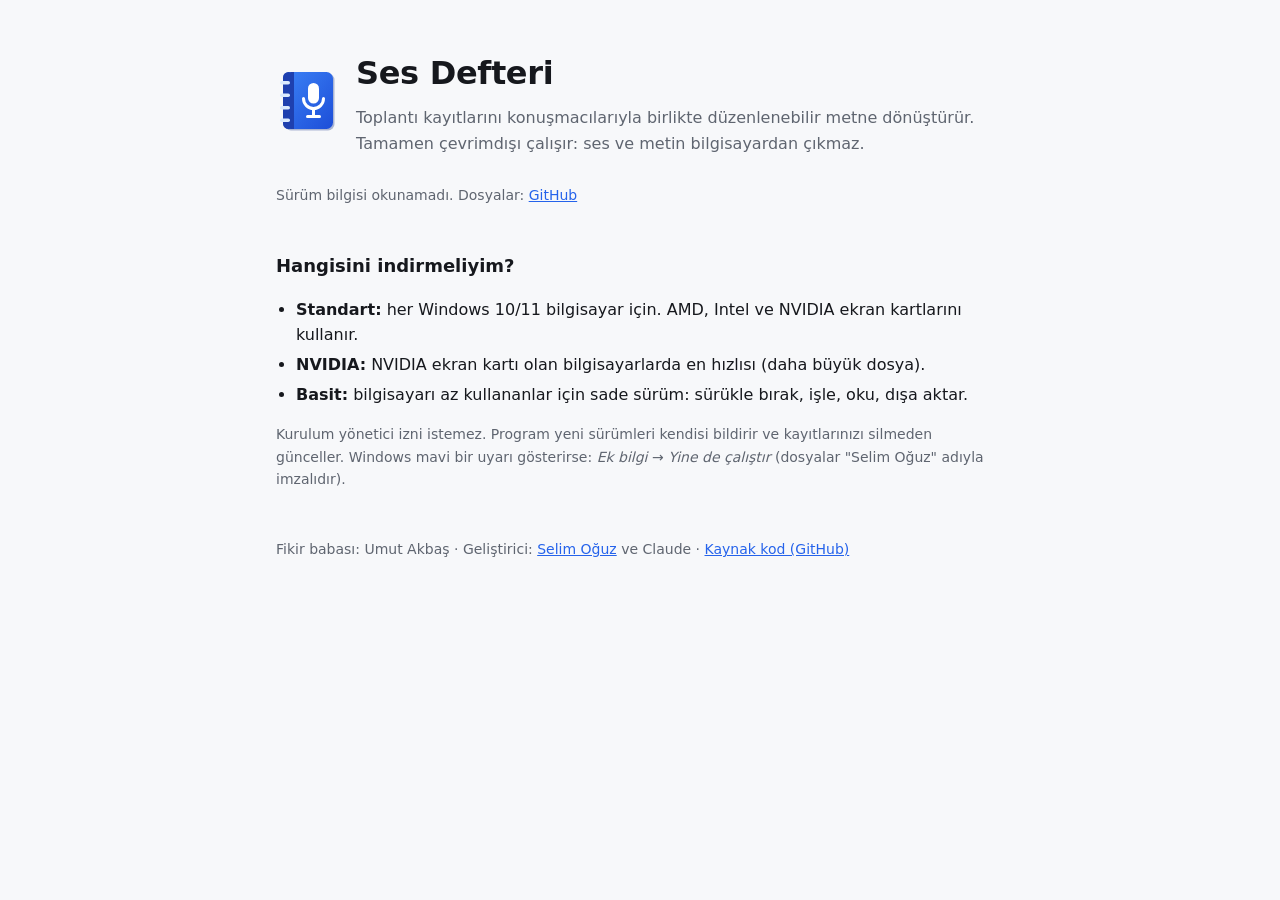
==== site/ses-defteri/index.html @ 23acfb4f "Update system: version in one place, self-signed signing, in-app updates from the author's site - ba" ====
<!doctype html>
<html lang="tr">
<head>
<meta charset="utf-8">
<meta name="viewport" content="width=device-width, initial-scale=1">
<title>Ses Defteri</title>
<meta name="description" content="Toplantı kayıtlarını konuşmacılarıyla birlikte düzenlenebilir metne dönüştüren, tamamen çevrimdışı çalışan masaüstü uygulaması.">
<link rel="icon" href="logo.svg" type="image/svg+xml">
<style>
:root { --bg:#f7f8fa; --fg:#16181d; --muted:#5f6570; --card:#fff; --line:#e3e5e9; --accent:#2563eb; --soft:#e8effd; }
@media (prefers-color-scheme: dark) { :root { --bg:#14161b; --fg:#e8e8ea; --muted:#9aa0aa; --card:#1d2027; --line:#30343d; --accent:#6ea0ff; --soft:#1c2a45; } }
* { box-sizing:border-box; }
body { margin:0; background:var(--bg); color:var(--fg); font:16px/1.6 system-ui, "Segoe UI", sans-serif; }
main { max-width:760px; margin:0 auto; padding:48px 16px 64px; }
.head { display:flex; align-items:center; gap:16px; }
.head img { width:64px; height:64px; }
h1 { font-size:32px; margin:0; letter-spacing:-.01em; }
.lead { color:var(--muted); margin:6px 0 0; }
.ver { display:inline-block; margin-top:28px; font-size:14px; color:var(--muted); }
.cards { display:grid; gap:12px; margin:12px 0 32px; }
.card { display:flex; align-items:center; gap:16px; padding:16px 18px; background:var(--card); border:1px solid var(--line); border-radius:12px; text-decoration:none; color:inherit; transition:border-color .15s; }
.card:hover { border-color:var(--accent); }
.card.main { border-color:var(--accent); background:var(--soft); }
.card div { flex:1; min-width:0; }
.card b { display:block; font-size:17px; }
.card span { color:var(--muted); font-size:14px; }
.card svg { flex:none; width:24px; height:24px; color:var(--accent); }
h2 { font-size:18px; margin:32px 0 8px; }
.notes { white-space:pre-line; background:var(--card); border:1px solid var(--line); border-radius:12px; padding:14px 18px; font-size:15px; }
ul { padding-left:20px; } li { margin:4px 0; }
.muted { color:var(--muted); font-size:14px; }
a { color:var(--accent); }
footer { margin-top:48px; color:var(--muted); font-size:14px; }
</style>
</head>
<body>
<main>
  <div class="head">
    <img src="logo.svg" alt="">
    <div>
      <h1>Ses Defteri</h1>
      <p class="lead">Toplantı kayıtlarını konuşmacılarıyla birlikte düzenlenebilir metne dönüştürür. Tamamen çevrimdışı çalışır: ses ve metin bilgisayardan çıkmaz.</p>
    </div>
  </div>

  <span class="ver" id="ver">Son sürüm yükleniyor…</span>
  <div class="cards" id="cards"></div>

  <h2>Hangisini indirmeliyim?</h2>
  <ul>
    <li><b>Standart:</b> her Windows 10/11 bilgisayar için. AMD, Intel ve NVIDIA ekran kartlarını kullanır.</li>
    <li><b>NVIDIA:</b> NVIDIA ekran kartı olan bilgisayarlarda en hızlısı (daha büyük dosya).</li>
    <li><b>Basit:</b> bilgisayarı az kullananlar için sade sürüm: sürükle bırak, işle, oku, dışa aktar.</li>
  </ul>
  <p class="muted">Kurulum yönetici izni istemez. Program yeni sürümleri kendisi bildirir ve kayıtlarınızı silmeden günceller.
    Windows mavi bir uyarı gösterirse: <i>Ek bilgi</i> → <i>Yine de çalıştır</i> (dosyalar "Selim Oğuz" adıyla imzalıdır).</p>

  <h2 id="notesHead" hidden>Bu sürümde neler var</h2>
  <div class="notes" id="notes" hidden></div>

  <footer>
    Fikir babası: Umut Akbaş · Geliştirici: <a href="https://selimoguz.com.tr">Selim Oğuz</a> ve Claude ·
    <a href="https://github.com/selo159951/ses-defteri">Kaynak kod (GitHub)</a>
  </footer>
</main>
<script>
const NAMES = {
  standart: ["Standart sürüm", "Her bilgisayar için"],
  nvidia: ["NVIDIA sürümü", "NVIDIA ekran kartı olanlar için, en hızlısı"],
  basit: ["Basit sürüm", "Sade arayüz, az özellik"],
};
const ICON = '<svg viewBox="0 0 24 24" fill="none" stroke="currentColor" stroke-width="2" stroke-linecap="round" stroke-linejoin="round"><path d="M21 15v4a2 2 0 0 1-2 2H5a2 2 0 0 1-2-2v-4"/><path d="m7 10 5 5 5-5"/><path d="M12 15V3"/></svg>';
const mb = (n) => (n / 1048576 >= 1024 ? (n / 1073741824).toFixed(1) + " GB" : Math.round(n / 1048576) + " MB");
fetch("surum.json", { cache: "no-cache" }).then((r) => r.json()).then((m) => {
  document.getElementById("ver").textContent = `Son sürüm ${m.version}` + (m.date ? ` · ${new Date(m.date).toLocaleDateString("tr-TR")}` : "");
  const cards = document.getElementById("cards");
  for (const ed of ["standart", "nvidia", "basit"]) {
    const f = m.files[ed];
    if (!f) continue;
    const a = document.createElement("a");
    a.className = "card" + (ed === "standart" ? " main" : "");
    a.href = f.url;
    const div = document.createElement("div");
    const b = document.createElement("b"); b.textContent = NAMES[ed][0];
    const s = document.createElement("span"); s.textContent = `${NAMES[ed][1]} · ${mb(f.size)}`;
    div.append(b, s);
    a.append(div);
    a.insertAdjacentHTML("beforeend", ICON);
    cards.append(a);
  }
  if (m.notes_tr) {
    document.getElementById("notes").textContent = m.notes_tr;
    document.getElementById("notes").hidden = document.getElementById("notesHead").hidden = false;
  }
}).catch(() => {
  document.getElementById("ver").innerHTML = 'Sürüm bilgisi okunamadı. Dosyalar: <a href="https://github.com/selo159951/ses-defteri/releases/latest">GitHub</a>';
});
</script>
</body>
</html>
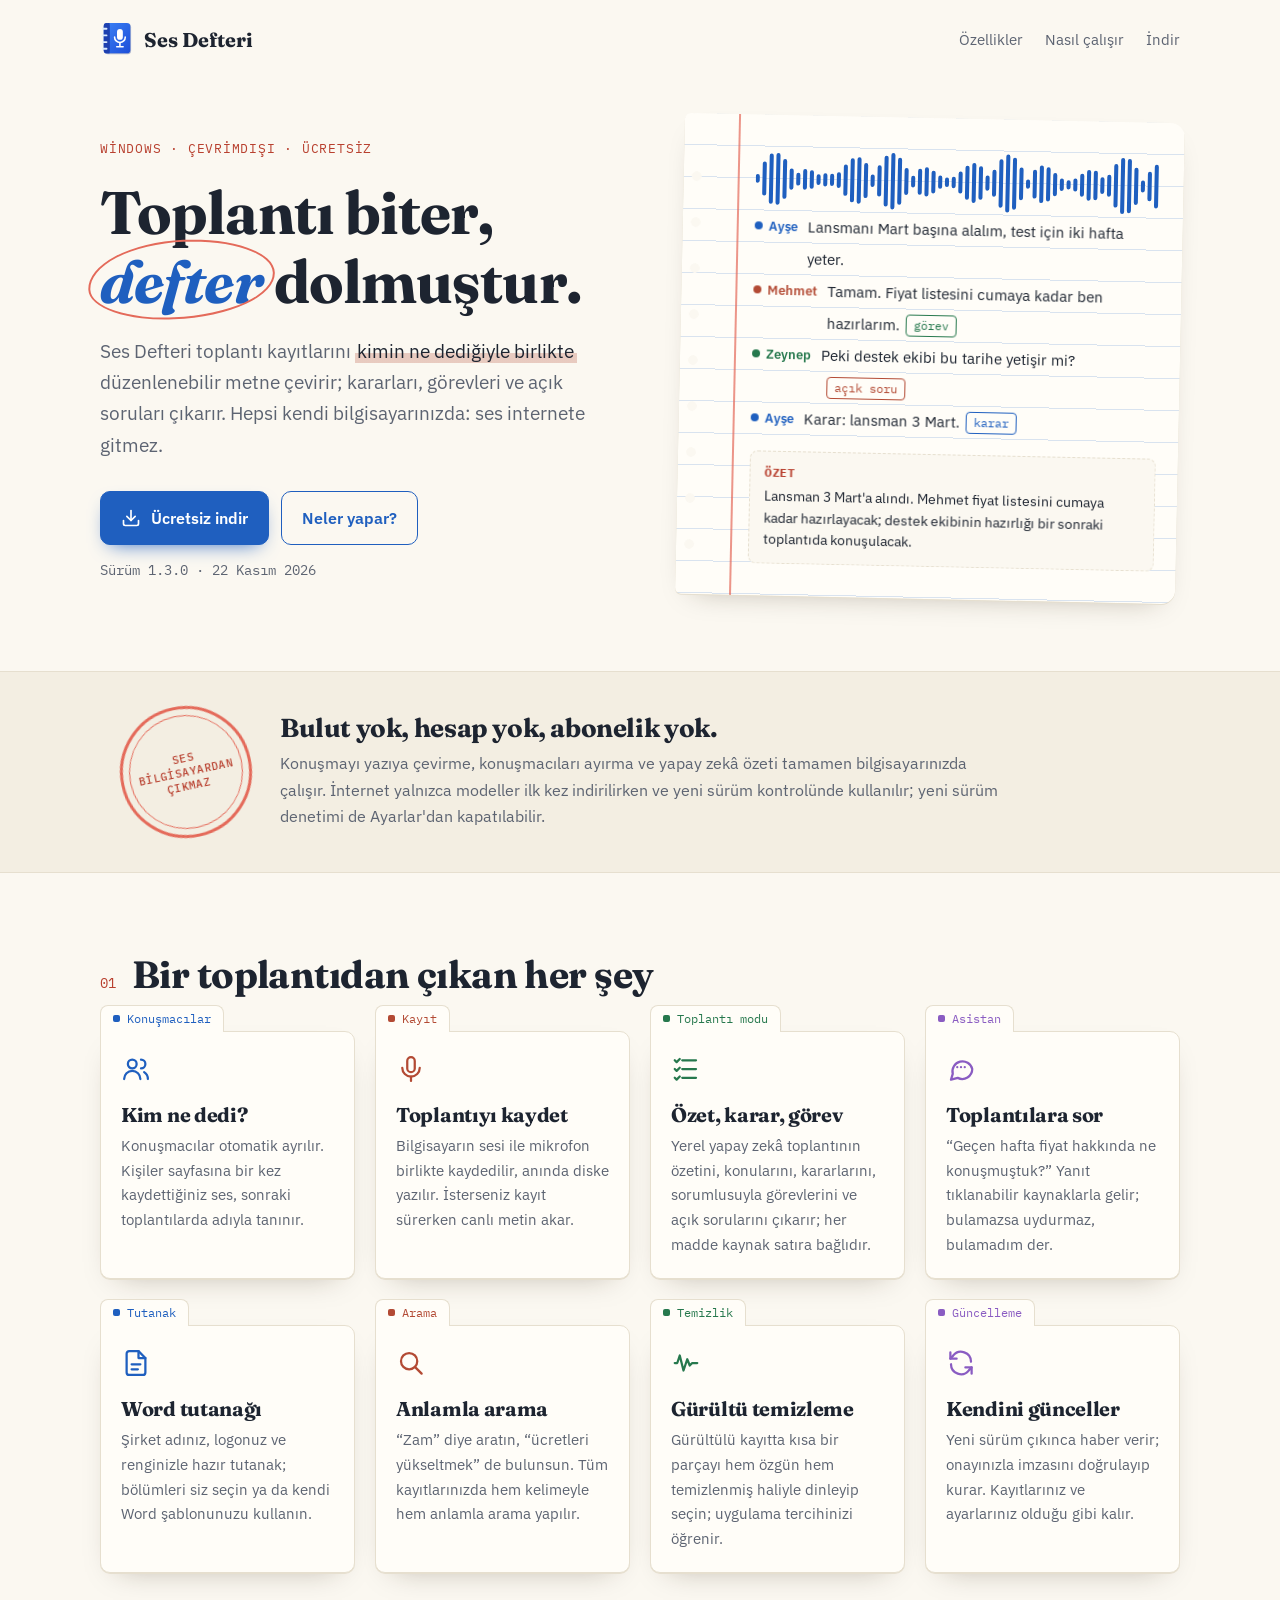
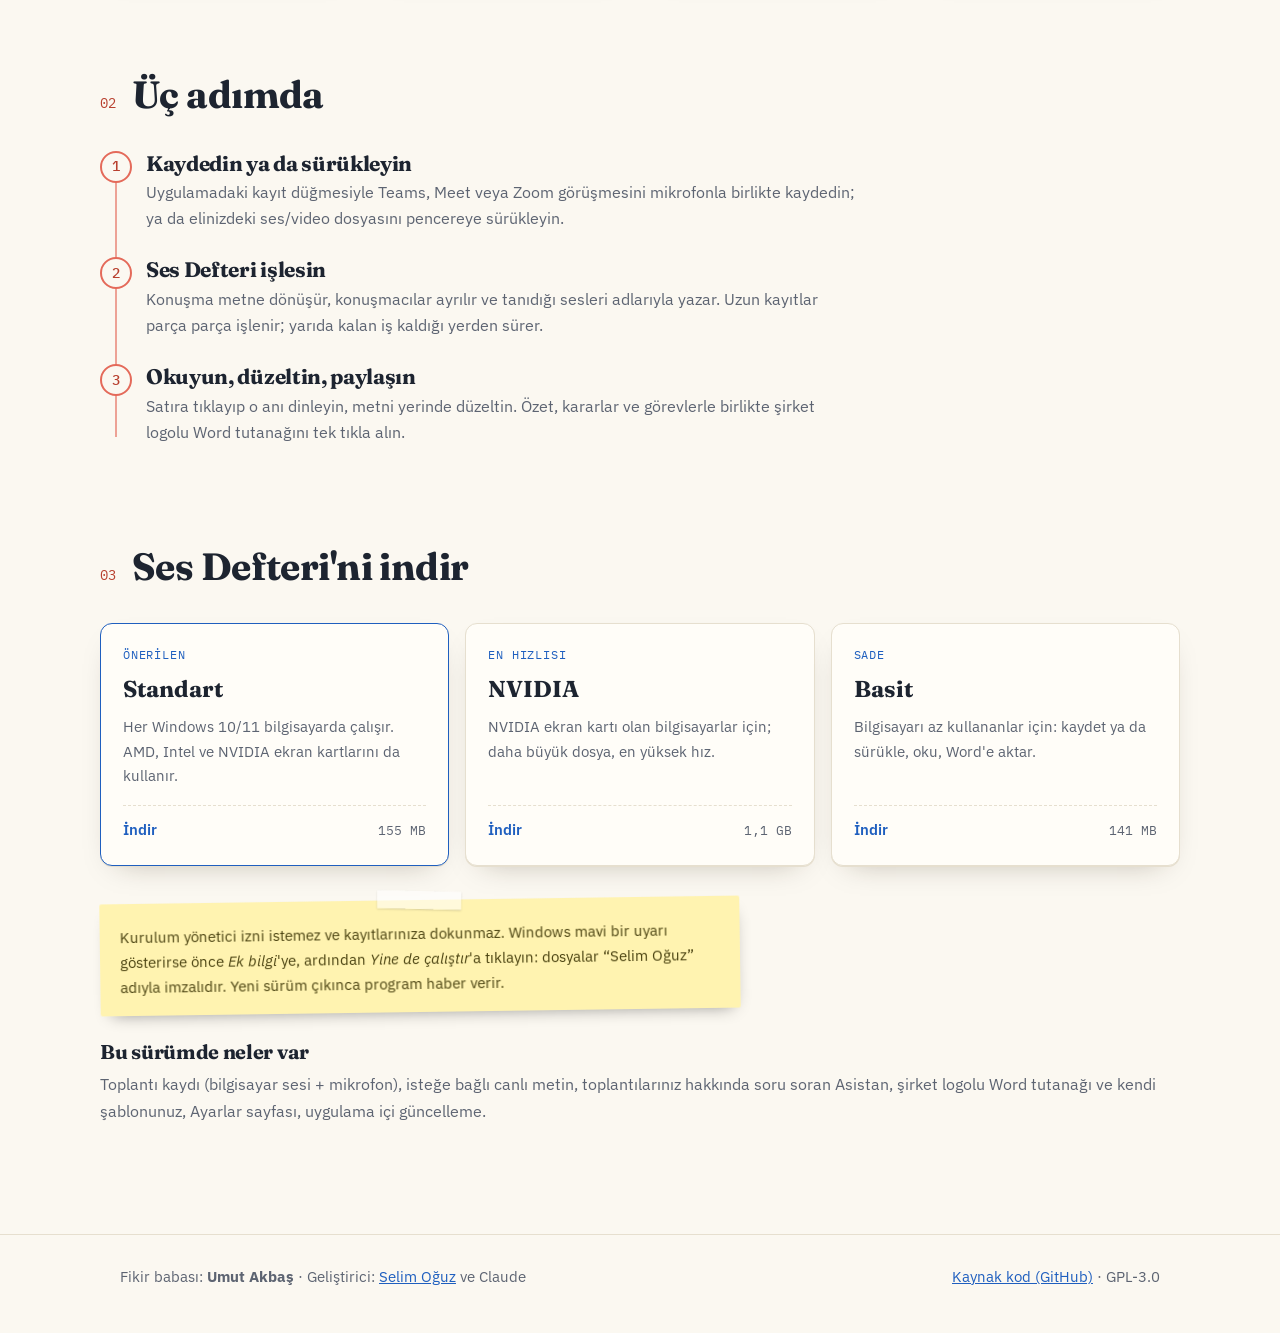
==== commit c67988aa: "Download page: notebook design with features, steps and editions Co-Authored-By: Claude Opus 5.5 <no" ====
--- a/site/ses-defteri/index.html
+++ b/site/ses-defteri/index.html
@@ -3,97 +3,281 @@
 <head>
 <meta charset="utf-8">
 <meta name="viewport" content="width=device-width, initial-scale=1">
-<title>Ses Defteri</title>
-<meta name="description" content="Toplantı kayıtlarını konuşmacılarıyla birlikte düzenlenebilir metne dönüştüren, tamamen çevrimdışı çalışan masaüstü uygulaması.">
+<title>Ses Defteri – Çevrimdışı toplantı dökümü</title>
+<meta name="color-scheme" content="light dark">
+<meta name="description" content="Toplantı kayıtlarını konuşmacılarıyla birlikte düzenlenebilir metne dönüştüren, tamamen çevrimdışı çalışan Windows uygulaması.">
 <link rel="icon" href="logo.svg" type="image/svg+xml">
+<link rel="preconnect" href="https://fonts.googleapis.com">
+<link rel="preconnect" href="https://fonts.gstatic.com" crossorigin>
+<link href="https://fonts.googleapis.com/css2?family=Fraunces:ital,opsz,wght@0,9..144,700;1,9..144,700&family=IBM+Plex+Sans:wght@400;600&family=IBM+Plex+Mono:wght@400;500&display=swap" rel="stylesheet">
 <style>
-:root { --bg:#f7f8fa; --fg:#16181d; --muted:#5f6570; --card:#fff; --line:#e3e5e9; --accent:#2563eb; --soft:#e8effd; }
-@media (prefers-color-scheme: dark) { :root { --bg:#14161b; --fg:#e8e8ea; --muted:#9aa0aa; --card:#1d2027; --line:#30343d; --accent:#6ea0ff; --soft:#1c2a45; } }
+:root {
+  --paper:#fbf8f1; --paper2:#f3eee2; --ink:#1d2430; --muted:#5d6472; --rule:#d9e3ef; --margin:#e46a5a;
+  --accent:#1f5fbf; --accent-ink:#fff; --card:#fffdf8; --line:#e6dfcf; --shadow:0 1px 0 #e6dfcf, 0 12px 30px -18px rgba(40,30,10,.35);
+  --s1:#1f5fbf; --s2:#b34a34; --s3:#26784d; --s4:#8a5cc2; --margin-ink:#b8402f;
+  --serif:"Fraunces", Georgia, "Times New Roman", serif; --sans:"IBM Plex Sans", "Segoe UI", system-ui, sans-serif; --mono:"IBM Plex Mono", Consolas, monospace;
+}
+@media (prefers-color-scheme: dark) {
+  :root { --paper:#14171d; --paper2:#1a1e26; --ink:#e9e6de; --muted:#a2a8b3; --rule:#2c3544; --margin-ink:#f0907f; --margin:#c45a4c;
+    --accent:#7fa8ff; --accent-ink:#0f1420; --card:#1b1f27; --line:#2b313c; --shadow:0 1px 0 #2b313c, 0 12px 30px -18px rgba(0,0,0,.8);
+    --s1:#7fa8ff; --s2:#f08c74; --s3:#6cc896; --s4:#b897f0; }
+}
 * { box-sizing:border-box; }
-body { margin:0; background:var(--bg); color:var(--fg); font:16px/1.6 system-ui, "Segoe UI", sans-serif; }
-main { max-width:760px; margin:0 auto; padding:48px 16px 64px; }
-.head { display:flex; align-items:center; gap:16px; }
-.head img { width:64px; height:64px; }
-h1 { font-size:32px; margin:0; letter-spacing:-.01em; }
-.lead { color:var(--muted); margin:6px 0 0; }
-.ver { display:inline-block; margin-top:28px; font-size:14px; color:var(--muted); }
-.cards { display:grid; gap:12px; margin:12px 0 32px; }
-.card { display:flex; align-items:center; gap:16px; padding:16px 18px; background:var(--card); border:1px solid var(--line); border-radius:12px; text-decoration:none; color:inherit; transition:border-color .15s; }
-.card:hover { border-color:var(--accent); }
-.card.main { border-color:var(--accent); background:var(--soft); }
-.card div { flex:1; min-width:0; }
-.card b { display:block; font-size:17px; }
-.card span { color:var(--muted); font-size:14px; }
-.card svg { flex:none; width:24px; height:24px; color:var(--accent); }
-h2 { font-size:18px; margin:32px 0 8px; }
-.notes { white-space:pre-line; background:var(--card); border:1px solid var(--line); border-radius:12px; padding:14px 18px; font-size:15px; }
-ul { padding-left:20px; } li { margin:4px 0; }
-.muted { color:var(--muted); font-size:14px; }
+html { scroll-behavior:smooth; }
+body { margin:0; background:var(--paper); color:var(--ink); font:16px/1.65 var(--sans); -webkit-font-smoothing:antialiased; }
 a { color:var(--accent); }
-footer { margin-top:48px; color:var(--muted); font-size:14px; }
+:focus-visible { outline:3px solid var(--accent); outline-offset:3px; border-radius:4px; }
+main { overflow-x:clip; }
+.wrap { max-width:1080px; margin:0 auto; padding:0 20px; }
+h1, h2, h3 { font-family:var(--serif); font-weight:700; letter-spacing:-.015em; line-height:1.15; margin:0; }
+.mono { font-family:var(--mono); }
+.muted { color:var(--muted); }
+
+/* top */
+.top { display:flex; align-items:center; justify-content:space-between; padding:22px 0; }
+.brand { display:flex; align-items:center; gap:10px; font-family:var(--serif); font-weight:700; font-size:20px; color:inherit; text-decoration:none; }
+.brand img { width:34px; height:34px; }
+.top nav a { color:var(--muted); text-decoration:none; font-size:15px; margin-left:22px; padding:10px 0; }
+.top nav a:hover { color:var(--ink); }
+
+/* buttons */
+.btn { display:inline-flex; align-items:center; gap:10px; padding:13px 20px; border-radius:10px; font-weight:600; text-decoration:none; border:1.5px solid var(--accent); transition:transform .12s, box-shadow .12s; }
+.btn.primary { background:var(--accent); color:var(--accent-ink); box-shadow:0 8px 20px -10px var(--accent); }
+.btn.ghost { color:var(--accent); background:transparent; }
+.btn:hover { transform:translateY(-1px); }
+.btn svg { width:20px; height:20px; }
+
+/* hero */
+.hero { display:grid; grid-template-columns:1.05fr 1fr; gap:56px; align-items:center; padding:40px 0 72px; }
+.eyebrow { display:inline-block; font-family:var(--mono); font-size:13px; letter-spacing:.06em; text-transform:uppercase; color:var(--margin-ink); margin-bottom:18px; }
+.hero h1 { font-size:clamp(32px, 5.4vw, 60px); }
+.hero h1 em { font-style:italic; color:var(--accent); position:relative; }
+.hero h1 em::after { content:""; position:absolute; inset:-.06em -.2em -.02em; border:2.5px solid var(--margin); border-radius:52% 48% 55% 45%/58% 46% 54% 42%; transform:rotate(-2.5deg); pointer-events:none; }
+.hl { background:linear-gradient(transparent 60%, color-mix(in srgb, var(--s2) 26%, transparent) 60%); padding:0 .12em; color:var(--ink); }
+.hero p.lead { font-size:19px; color:var(--muted); margin:20px 0 30px; max-width:30em; }
+.cta { display:flex; flex-wrap:wrap; gap:12px; align-items:center; }
+.ver { margin-top:14px; font-size:14px; }
+
+/* the notebook page */
+.page { position:relative; background:var(--card); border-radius:6px 14px 14px 6px; box-shadow:var(--shadow); padding:32px 22px 32px 72px; transform:rotate(1.2deg);
+  background-image:repeating-linear-gradient(var(--card) 0 31px, var(--rule) 31px 32px); background-position:0 0; }
+.page::before { content:""; position:absolute; left:54px; top:0; bottom:0; width:2px; background:var(--margin); opacity:.7; }
+.page::after { content:""; position:absolute; left:7px; top:40px; bottom:40px; width:12px;
+  background:radial-gradient(circle, var(--paper) 4.5px, transparent 5px) 0 0/12px 46px repeat-y; }
+.wave { display:block; width:100%; height:64px; margin:0; color:var(--accent); }
+.wave rect { fill:currentColor; transform-origin:center; animation:bar 1.6s ease-in-out infinite; }
+@keyframes bar { 50% { transform:scaleY(.45); } }
+.line { display:grid; grid-template-columns:auto 1fr; gap:0 10px; margin:0; line-height:32px; font-size:15px; opacity:0; animation:write .6s ease forwards; }
+.line:nth-of-type(1) { animation-delay:.3s } .line:nth-of-type(2) { animation-delay:1.1s } .line:nth-of-type(3) { animation-delay:1.9s } .line:nth-of-type(4) { animation-delay:2.7s }
+@keyframes write { from { opacity:0; transform:translateX(-6px); clip-path:inset(0 100% 0 0); } to { opacity:1; transform:none; clip-path:inset(0 0 0 0); } }
+.who { font-weight:600; font-size:13px; }
+.t { font-family:var(--mono); font-size:11px; color:var(--muted); position:absolute; left:-52px; width:32px; text-align:right; }
+.line { position:relative; }
+.line .who::before { content:""; display:inline-block; width:8px; height:8px; border-radius:50%; background:currentColor; margin-right:6px; vertical-align:1px; }
+.c1 { color:var(--s1) } .c2 { color:var(--s2) } .c3 { color:var(--s3) }
+.chip { display:inline-block; font-family:var(--mono); font-size:11.5px; line-height:1.6; padding:1px 7px; border-radius:4px; border:1px solid currentColor; margin-left:6px; vertical-align:1px; }
+.sum { margin-top:16px; padding:12px 14px; border:1.5px dashed var(--line); border-radius:8px; font-size:14px; line-height:1.55; background:var(--paper); opacity:0; animation:write .6s ease 3.5s forwards; }
+.sum b { font-family:var(--mono); font-size:11.5px; letter-spacing:.06em; text-transform:uppercase; color:var(--margin-ink); display:block; margin-bottom:4px; }
+@media (prefers-reduced-motion: reduce) { html { scroll-behavior:auto; } .wave rect, .line, .sum, .stamp { animation:none !important; opacity:1; } .btn, .ed, .feat { transition:none; } .btn:hover, .ed:hover, .feat:hover { transform:none; } }
+
+/* offline promise */
+.promise { background:var(--paper2); border-block:1px solid var(--line); }
+.promise .wrap { display:grid; grid-template-columns:auto 1fr; gap:28px; align-items:center; padding-block:34px; }
+.stamp { width:132px; height:132px; border:3px solid var(--margin); color:var(--margin-ink); border-radius:50%; display:grid; place-items:center; text-align:center;
+  font-family:var(--mono); font-weight:500; font-size:11px; letter-spacing:.04em; line-height:1.3; transform:rotate(-12deg); outline:1.5px solid var(--margin); outline-offset:-10px; }
+@supports (animation-timeline: view()) { @media (prefers-reduced-motion: no-preference) {
+  .stamp { animation:thud linear both; animation-timeline:view(); animation-range:entry 10% entry 70%; }
+  @keyframes thud { from { opacity:0; transform:rotate(-12deg) scale(1.5); } to { opacity:1; transform:rotate(-12deg) scale(1); } } } }
+.promise h2 { font-size:26px; margin-bottom:6px; }
+.promise p { margin:0; color:var(--muted); max-width:46em; }
+
+/* features: index cards with tabs */
+section.block { padding:80px 0 20px; }
+.head2 { display:flex; align-items:baseline; gap:16px; margin-bottom:34px; }
+.head2 .n { font-family:var(--mono); color:var(--margin-ink); font-size:14px; }
+.head2 h2 { font-size:clamp(28px, 3.6vw, 38px); }
+.feats { display:grid; grid-template-columns:repeat(auto-fill, minmax(240px, 1fr)); gap:46px 20px; }
+.feat { position:relative; background:var(--card); border:1px solid var(--line); border-radius:0 10px 10px 10px; padding:22px 20px 20px; box-shadow:var(--shadow); transition:transform .2s; }
+.feat:hover { transform:translateY(-6px); }
+.feat .tab { position:absolute; top:-27px; left:-1px; height:27px; padding:0 12px; border:1px solid var(--line); border-bottom:0; border-radius:8px 8px 0 0; background:var(--card);
+  font-family:var(--mono); font-size:12px; line-height:26px; color:var(--k); }
+.feat .tab::before { content:""; display:inline-block; width:7px; height:7px; border-radius:2px; background:var(--k); margin-right:7px; vertical-align:1px; }
+.feat h3 { font-size:20px; margin-bottom:8px; }
+.feat p { margin:0; color:var(--muted); font-size:15px; }
+.feat svg { width:30px; height:30px; color:var(--k); margin-bottom:12px; }
+
+/* steps along the margin */
+.steps { position:relative; display:grid; gap:26px; padding-left:46px; max-width:760px; }
+.steps::before { content:""; position:absolute; left:15px; top:8px; bottom:8px; width:2px; background:var(--margin); opacity:.6; }
+.step { position:relative; }
+.step .dot { position:absolute; left:-46px; top:0; width:32px; height:32px; border-radius:50%; background:var(--paper); border:2px solid var(--margin); color:var(--margin-ink);
+  display:grid; place-items:center; font-family:var(--mono); font-size:14px; font-weight:500; }
+.step h3 { font-size:21px; margin-bottom:4px; }
+.step p { margin:0; color:var(--muted); }
+
+/* download */
+.dl { display:grid; grid-template-columns:repeat(auto-fit, minmax(250px, 1fr)); gap:16px; }
+.ed { display:flex; flex-direction:column; gap:6px; padding:22px; border-radius:12px; border:1.5px solid var(--line); background:var(--card); color:inherit; text-decoration:none; box-shadow:var(--shadow); transition:border-color .15s, transform .15s; }
+.ed:hover { border-color:var(--accent); transform:translateY(-2px); }
+.ed.rec { border-color:var(--accent); }
+.ed .lbl { font-family:var(--mono); font-size:11.5px; letter-spacing:.07em; text-transform:uppercase; color:var(--accent); min-height:18px; }
+.ed b { font-family:var(--serif); font-size:23px; }
+.ed > span:not(.lbl) { color:var(--muted); font-size:15px; flex:1; }
+.ed .go { display:flex; align-items:center; justify-content:space-between; margin-top:10px; padding-top:12px; border-top:1px dashed var(--line); font-weight:600; color:var(--accent); font-size:15px; }
+.ed .go small { font-family:var(--mono); color:var(--muted); font-weight:400; font-size:12.5px; }
+.ed.off { border-style:dashed; box-shadow:none; }
+.ed.off .go { color:var(--muted); }
+.note { position:relative; margin:34px 0 0; max-width:640px; padding:22px 20px 16px; background:#fff3b0; color:#4a4210; border-radius:2px; transform:rotate(-.8deg); box-shadow:2px 8px 16px -10px rgba(0,0,0,.45); font-size:15px; }
+.note::before { content:""; position:absolute; top:-9px; left:50%; width:84px; height:18px; margin-left:-42px; background:rgba(255,255,255,.55); transform:rotate(2deg); box-shadow:0 1px 2px rgba(0,0,0,.15); }
+@media (prefers-color-scheme: dark) { .note { background:#4a4220; color:#f3e9b8; } .note::before { background:rgba(255,255,255,.18); } }
+.notes { margin-top:28px; }
+.notes h3 { font-size:20px; margin-bottom:8px; }
+.notes p { margin:0; white-space:pre-line; color:var(--muted); }
+
+footer { margin-top:90px; border-top:1px solid var(--line); padding:30px 0 44px; color:var(--muted); font-size:14.5px; }
+footer .wrap { display:flex; flex-wrap:wrap; gap:10px 28px; justify-content:space-between; }
+
+@media (max-width: 860px) {
+  .hero { grid-template-columns:1fr; gap:44px; padding-top:16px; }
+  .page { transform:none; }
+  .top nav a:not(:last-child) { display:none; }
+  .promise .wrap { grid-template-columns:1fr; justify-items:start; }
+  .stamp { width:116px; height:116px; font-size:10px; letter-spacing:.02em; }
+}
+@media (max-width: 420px) { .page { padding-left:44px; padding-right:14px; } .page::before { left:30px; } .t { display:none; } }
 </style>
 </head>
 <body>
+<header class="wrap top">
+  <a class="brand" href="#"><img src="logo.svg" alt="">Ses Defteri</a>
+  <nav aria-label="Ana menü"><a href="#ozellikler">Özellikler</a><a href="#nasil">Nasıl çalışır</a><a href="#indir">İndir</a></nav>
+</header>
+
 <main>
-  <div class="head">
-    <img src="logo.svg" alt="">
+<section class="wrap hero">
+  <div>
+    <span class="eyebrow">Windows · Çevrimdışı · Ücretsiz</span>
+    <h1>Toplantı biter,<br><em>defter</em> dolmuştur.</h1>
+    <p class="lead">Ses Defteri toplantı kayıtlarını <span class="hl">kimin ne dediğiyle birlikte</span> düzenlenebilir metne çevirir; kararları, görevleri ve açık soruları çıkarır. Hepsi kendi bilgisayarınızda: ses internete gitmez.</p>
+    <div class="cta">
+      <a class="btn primary" id="heroDl" href="#indir"><svg viewBox="0 0 24 24" fill="none" stroke="currentColor" stroke-width="2" stroke-linecap="round" stroke-linejoin="round"><path d="M21 15v4a2 2 0 0 1-2 2H5a2 2 0 0 1-2-2v-4"/><path d="m7 10 5 5 5-5"/><path d="M12 15V3"/></svg>Ücretsiz indir</a>
+      <a class="btn ghost" href="#ozellikler">Neler yapar?</a>
+    </div>
+    <div class="ver muted mono" id="ver" aria-live="polite">Son sürüm okunuyor…</div>
+  </div>
+
+  <div class="page" role="figure" aria-label="Örnek toplantı dökümü">
+    <svg class="wave" viewBox="0 0 300 44" preserveAspectRatio="none" aria-hidden="true" id="wave"></svg>
+    <p class="line"><span class="t">00:04</span><span class="who c1">Ayşe</span><span>Lansmanı Mart başına alalım, test için iki hafta yeter.</span></p>
+    <p class="line"><span class="t">00:11</span><span class="who c2">Mehmet</span><span>Tamam. Fiyat listesini cumaya kadar ben hazırlarım.<span class="chip c3">görev</span></span></p>
+    <p class="line"><span class="t">00:19</span><span class="who c3">Zeynep</span><span>Peki destek ekibi bu tarihe yetişir mi?<span class="chip c2">açık soru</span></span></p>
+    <p class="line"><span class="t">00:26</span><span class="who c1">Ayşe</span><span>Karar: lansman 3 Mart.<span class="chip c1">karar</span></span></p>
+    <div class="sum"><b>Özet</b>Lansman 3 Mart'a alındı. Mehmet fiyat listesini cumaya kadar hazırlayacak; destek ekibinin hazırlığı bir sonraki toplantıda konuşulacak.</div>
+  </div>
+</section>
+
+<section class="promise">
+  <div class="wrap">
+    <div class="stamp">SES<br>BİLGİSAYARDAN<br>ÇIKMAZ</div>
     <div>
-      <h1>Ses Defteri</h1>
-      <p class="lead">Toplantı kayıtlarını konuşmacılarıyla birlikte düzenlenebilir metne dönüştürür. Tamamen çevrimdışı çalışır: ses ve metin bilgisayardan çıkmaz.</p>
+      <h2>Bulut yok, hesap yok, abonelik yok.</h2>
+      <p>Konuşmayı yazıya çevirme, konuşmacıları ayırma ve yapay zekâ özeti tamamen bilgisayarınızda çalışır. İnternet yalnızca modeller ilk kez indirilirken ve yeni sürüm kontrolünde kullanılır; yeni sürüm denetimi de Ayarlar'dan kapatılabilir.</p>
     </div>
   </div>
-
-  <span class="ver" id="ver">Son sürüm yükleniyor…</span>
-  <div class="cards" id="cards"></div>
-
-  <h2>Hangisini indirmeliyim?</h2>
-  <ul>
-    <li><b>Standart:</b> her Windows 10/11 bilgisayar için. AMD, Intel ve NVIDIA ekran kartlarını kullanır.</li>
-    <li><b>NVIDIA:</b> NVIDIA ekran kartı olan bilgisayarlarda en hızlısı (daha büyük dosya).</li>
-    <li><b>Basit:</b> bilgisayarı az kullananlar için sade sürüm: sürükle bırak, işle, oku, dışa aktar.</li>
-  </ul>
-  <p class="muted">Kurulum yönetici izni istemez. Program yeni sürümleri kendisi bildirir ve kayıtlarınızı silmeden günceller.
-    Windows mavi bir uyarı gösterirse: <i>Ek bilgi</i> → <i>Yine de çalıştır</i> (dosyalar "Selim Oğuz" adıyla imzalıdır).</p>
-
-  <h2 id="notesHead" hidden>Bu sürümde neler var</h2>
-  <div class="notes" id="notes" hidden></div>
-
-  <footer>
-    Fikir babası: Umut Akbaş · Geliştirici: <a href="https://selimoguz.com.tr">Selim Oğuz</a> ve Claude ·
-    <a href="https://github.com/selo159951/ses-defteri">Kaynak kod (GitHub)</a>
-  </footer>
+</section>
+
+<section class="wrap block" id="ozellikler">
+  <div class="head2"><span class="n">01</span><h2>Bir toplantıdan çıkan her şey</h2></div>
+  <div class="feats" id="feats"></div>
+</section>
+
+<section class="wrap block" id="nasil">
+  <div class="head2"><span class="n">02</span><h2>Üç adımda</h2></div>
+  <div class="steps">
+    <div class="step"><span class="dot">1</span><h3>Kaydedin ya da sürükleyin</h3><p>Uygulamadaki kayıt düğmesiyle Teams, Meet veya Zoom görüşmesini mikrofonla birlikte kaydedin; ya da elinizdeki ses/video dosyasını pencereye sürükleyin.</p></div>
+    <div class="step"><span class="dot">2</span><h3>Ses Defteri işlesin</h3><p>Konuşma metne dönüşür, konuşmacılar ayrılır ve tanıdığı sesleri adlarıyla yazar. Uzun kayıtlar parça parça işlenir; yarıda kalan iş kaldığı yerden sürer.</p></div>
+    <div class="step"><span class="dot">3</span><h3>Okuyun, düzeltin, paylaşın</h3><p>Satıra tıklayıp o anı dinleyin, metni yerinde düzeltin. Özet, kararlar ve görevlerle birlikte şirket logolu Word tutanağını tek tıkla alın.</p></div>
+  </div>
+</section>
+
+<section class="wrap block" id="indir">
+  <div class="head2"><span class="n">03</span><h2>Ses Defteri'ni indir</h2></div>
+  <div class="dl" id="dl"></div>
+  <div class="note">Kurulum yönetici izni istemez ve kayıtlarınıza dokunmaz. Windows mavi bir uyarı gösterirse önce <i>Ek bilgi</i>'ye, ardından <i>Yine de çalıştır</i>'a tıklayın: dosyalar “Selim Oğuz” adıyla imzalıdır. Yeni sürüm çıkınca program haber verir.</div>
+  <div class="notes" id="notes" hidden><h3 id="notesHead">Bu sürümde neler var</h3><p id="notesText"></p></div>
+</section>
 </main>
+
+<footer>
+  <div class="wrap">
+    <span>Fikir babası: <b>Umut Akbaş</b> · Geliştirici: <a href="https://selimoguz.com.tr">Selim Oğuz</a> ve Claude</span>
+    <span><a href="https://github.com/selo159951/ses-defteri">Kaynak kod (GitHub)</a> · GPL-3.0</span>
+  </div>
+</footer>
+
 <script>
-const NAMES = {
-  standart: ["Standart sürüm", "Her bilgisayar için"],
-  nvidia: ["NVIDIA sürümü", "NVIDIA ekran kartı olanlar için, en hızlısı"],
-  basit: ["Basit sürüm", "Sade arayüz, az özellik"],
+/* waveform bars */
+(() => {
+  const w = document.getElementById("wave"); let s = "";
+  for (let i = 0; i < 60; i++) {
+    const h = 6 + Math.abs(Math.sin(i * 0.55) * Math.cos(i * 0.17)) * 34;
+    s += `<rect x="${i * 5}" y="${(44 - h) / 2}" width="3" height="${h.toFixed(1)}" rx="1.5" style="animation-delay:${(i % 12) * -0.13}s"/>`;
+  }
+  w.innerHTML = s;
+})();
+
+/* features */
+const P = (d) => `<svg viewBox="0 0 24 24" fill="none" stroke="currentColor" stroke-width="1.8" stroke-linecap="round" stroke-linejoin="round">${d}</svg>`;
+const FEATS = [
+  ["Konuşmacılar", "--s1", "Kim ne dedi?", "Konuşmacılar otomatik ayrılır. Kişiler sayfasına bir kez kaydettiğiniz ses, sonraki toplantılarda adıyla tanınır.",
+    '<circle cx="9" cy="8" r="3.5"/><path d="M2.5 20a6.5 6.5 0 0 1 13 0"/><path d="M16 4.5a3.5 3.5 0 0 1 0 7"/><path d="M18.5 14.5A6.5 6.5 0 0 1 21.5 20"/>'],
+  ["Kayıt", "--s2", "Toplantıyı kaydet", "Bilgisayarın sesi ile mikrofon birlikte kaydedilir, anında diske yazılır. İsterseniz kayıt sürerken canlı metin akar.",
+    '<rect x="9" y="2.5" width="6" height="12" rx="3"/><path d="M5 11a7 7 0 0 0 14 0"/><path d="M12 18v3.5"/>'],
+  ["Toplantı modu", "--s3", "Özet, karar, görev", "Yerel yapay zekâ toplantının özetini, konularını, kararlarını, sorumlusuyla görevlerini ve açık sorularını çıkarır; her madde kaynak satıra bağlıdır.",
+    '<path d="M9 5h11M9 12h11M9 19h11"/><path d="m3 5 1.5 1.5L7 4"/><path d="m3 12 1.5 1.5L7 11"/><path d="m3 19 1.5 1.5L7 18"/>'],
+  ["Asistan", "--s4", "Toplantılara sor", "“Geçen hafta fiyat hakkında ne konuşmuştuk?” Yanıt tıklanabilir kaynaklarla gelir; bulamazsa uydurmaz, bulamadım der.",
+    '<path d="M21 12a8 8 0 0 1-11.6 7.1L4 20.5l1.4-4.6A8 8 0 1 1 21 12z"/><path d="M9 10.5h.01M12 10.5h.01M15 10.5h.01"/>'],
+  ["Tutanak", "--s1", "Word tutanağı", "Şirket adınız, logonuz ve renginizle hazır tutanak; bölümleri siz seçin ya da kendi Word şablonunuzu kullanın.",
+    '<path d="M14 2.5H6.5a2 2 0 0 0-2 2v15a2 2 0 0 0 2 2h11a2 2 0 0 0 2-2V8z"/><path d="M14 2.5V8h5.5"/><path d="M8.5 13h7M8.5 17h5"/>'],
+  ["Arama", "--s2", "Anlamla arama", "“Zam” diye aratın, “ücretleri yükseltmek” de bulunsun. Tüm kayıtlarınızda hem kelimeyle hem anlamla arama yapılır.",
+    '<circle cx="10.5" cy="10.5" r="6.5"/><path d="m20.5 20.5-5.2-5.2"/>'],
+  ["Temizlik", "--s3", "Gürültü temizleme", "Gürültülü kayıtta kısa bir parçayı hem özgün hem temizlenmiş haliyle dinleyip seçin; uygulama tercihinizi öğrenir.",
+    '<path d="M3 12h2l2-6 3 12 3-9 2 5 2-2h4"/>'],
+  ["Güncelleme", "--s4", "Kendini günceller", "Yeni sürüm çıkınca haber verir; onayınızla imzasını doğrulayıp kurar. Kayıtlarınız ve ayarlarınız olduğu gibi kalır.",
+    '<path d="M20 11a8 8 0 0 0-14.3-4.9L3.5 8.5"/><path d="M3.5 3.5v5h5"/><path d="M4 13a8 8 0 0 0 14.3 4.9l2.2-2.4"/><path d="M20.5 20.5v-5h-5"/>'],
+];
+document.getElementById("feats").innerHTML = FEATS.map(([tab, k, h, p, d]) =>
+  `<article class="feat" style="--k:var(${k})"><span class="tab">${tab}</span>${P(d)}<h3>${h}</h3><p>${p}</p></article>`).join("");
+
+/* downloads from surum.json */
+const ED = {
+  standart: ["Önerilen", "Standart", "Her Windows 10/11 bilgisayarda çalışır. AMD, Intel ve NVIDIA ekran kartlarını da kullanır.", "Dosya yakında eklenecek."],
+  nvidia: ["En hızlısı", "NVIDIA", "NVIDIA ekran kartı olan bilgisayarlar için; daha büyük dosya, en yüksek hız.", "Dosya yakında eklenecek. Şimdilik Standart sürüm NVIDIA kartlarda da çalışır."],
+  basit: ["Sade", "Basit", "Bilgisayarı az kullananlar için: kaydet ya da sürükle, oku, Word'e aktar.", "Dosya yakında eklenecek."],
 };
-const ICON = '<svg viewBox="0 0 24 24" fill="none" stroke="currentColor" stroke-width="2" stroke-linecap="round" stroke-linejoin="round"><path d="M21 15v4a2 2 0 0 1-2 2H5a2 2 0 0 1-2-2v-4"/><path d="m7 10 5 5 5-5"/><path d="M12 15V3"/></svg>';
-const mb = (n) => (n / 1048576 >= 1024 ? (n / 1073741824).toFixed(1) + " GB" : Math.round(n / 1048576) + " MB");
+const size = (n) => n >= 1073741824 ? (n / 1073741824).toFixed(1).replace(".", ",") + " GB" : Math.round(n / 1048576) + " MB";
+const card = (ed, f) => {
+  const [lbl, name, desc, soon] = ED[ed];
+  const a = document.createElement(f ? "a" : "div");
+  a.className = "ed" + (ed === "standart" ? " rec" : "") + (f ? "" : " off");
+  if (f) a.href = f.url;
+  a.innerHTML = `<span class="lbl"></span><b></b><span></span><div class="go"><em style="font-style:normal"></em><small></small></div>`;
+  a.querySelector(".lbl").textContent = lbl;
+  a.querySelector("b").textContent = name;
+  a.querySelector("span:not(.lbl)").textContent = f ? desc : soon;
+  a.querySelector(".go em").textContent = f ? "İndir" : "Yakında";
+  a.querySelector(".go small").textContent = f ? size(f.size) : "";
+  return a;
+};
 fetch("surum.json", { cache: "no-cache" }).then((r) => r.json()).then((m) => {
-  document.getElementById("ver").textContent = `Son sürüm ${m.version}` + (m.date ? ` · ${new Date(m.date).toLocaleDateString("tr-TR")}` : "");
-  const cards = document.getElementById("cards");
-  for (const ed of ["standart", "nvidia", "basit"]) {
-    const f = m.files[ed];
-    if (!f) continue;
-    const a = document.createElement("a");
-    a.className = "card" + (ed === "standart" ? " main" : "");
-    a.href = f.url;
-    const div = document.createElement("div");
-    const b = document.createElement("b"); b.textContent = NAMES[ed][0];
-    const s = document.createElement("span"); s.textContent = `${NAMES[ed][1]} · ${mb(f.size)}`;
-    div.append(b, s);
-    a.append(div);
-    a.insertAdjacentHTML("beforeend", ICON);
-    cards.append(a);
-  }
-  if (m.notes_tr) {
-    document.getElementById("notes").textContent = m.notes_tr;
-    document.getElementById("notes").hidden = document.getElementById("notesHead").hidden = false;
-  }
+  document.getElementById("ver").textContent = `Sürüm ${m.version}` + (m.date ? ` · ${new Date(m.date).toLocaleDateString("tr-TR", { day: "numeric", month: "long", year: "numeric" })}` : "");
+  const dl = document.getElementById("dl");
+  for (const ed of ["standart", "nvidia", "basit"]) dl.append(card(ed, m.files[ed]));
+  if (m.files.standart) document.getElementById("heroDl").href = m.files.standart.url;
+  if (m.notes_tr) { document.getElementById("notesText").textContent = m.notes_tr; document.getElementById("notes").hidden = false; }
 }).catch(() => {
-  document.getElementById("ver").innerHTML = 'Sürüm bilgisi okunamadı. Dosyalar: <a href="https://github.com/selo159951/ses-defteri/releases/latest">GitHub</a>';
+  document.getElementById("ver").textContent = "Sürüm bilgisi okunamadı";
+  document.getElementById("dl").innerHTML = '<a class="ed rec" href="https://github.com/selo159951/ses-defteri/releases/latest"><span class="lbl">GitHub</span><b>Son sürüm</b><span>Kurulum dosyaları GitHub sayfasında.</span><div class="go">Aç</div></a>';
 });
 </script>
 </body>
